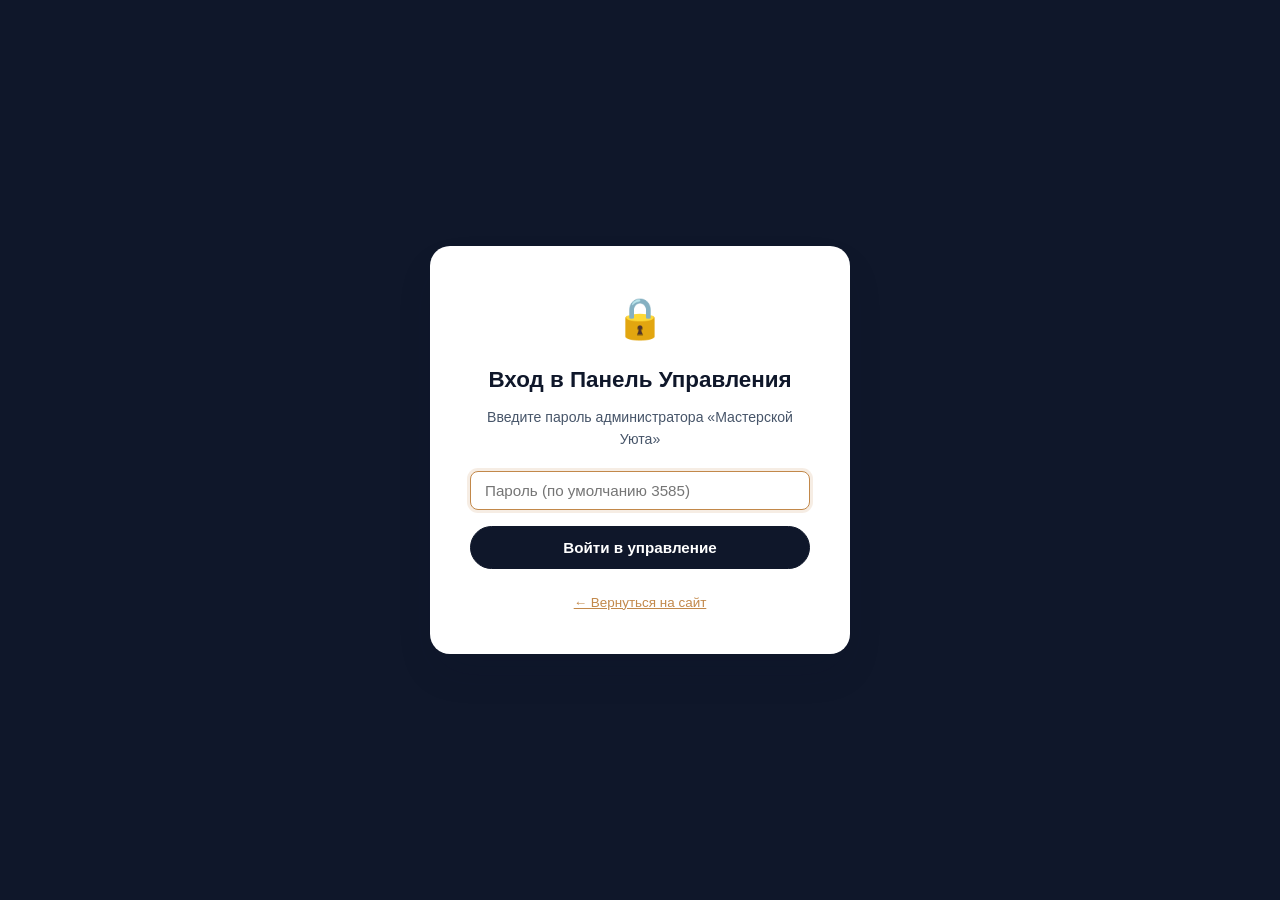
==== admin.html @ f4beb61f "Initial website release with Admin Panel and clean images" ====
<!DOCTYPE html>
<html lang="ru">
<head>
  <meta charset="UTF-8">
  <meta name="viewport" content="width=device-width, initial-scale=1.0">
  <title>Панель управления — Мастерская Уюта</title>
  <link rel="stylesheet" href="style.css">
  <style>
    body {
      background-color: #f1f5f9;
      padding-bottom: 50px;
    }
    .admin-container {
      max-width: 1100px;
      margin: 30px auto;
      padding: 0 20px;
    }
    .admin-header {
      background: #0f172a;
      color: #ffffff;
      padding: 24px 30px;
      border-radius: var(--radius-lg);
      display: flex;
      align-items: center;
      justify-content: space-between;
      flex-wrap: wrap;
      gap: 16px;
      margin-bottom: 24px;
      box-shadow: var(--shadow-md);
    }
    .admin-nav {
      display: flex;
      gap: 10px;
      margin-bottom: 24px;
      flex-wrap: wrap;
    }
    .admin-nav-btn {
      padding: 10px 20px;
      border-radius: var(--radius-full);
      background: #ffffff;
      border: 1.5px solid var(--border-color);
      font-weight: 700;
      color: var(--text-muted);
      cursor: pointer;
      transition: var(--transition);
      display: inline-flex;
      align-items: center;
      gap: 8px;
    }
    .admin-nav-btn.active {
      background: var(--metal-dark);
      color: #ffffff;
      border-color: var(--metal-dark);
    }
    .admin-card {
      background: #ffffff;
      border-radius: var(--radius-lg);
      border: 1.5px solid var(--border-color);
      padding: 30px;
      margin-bottom: 24px;
      box-shadow: var(--shadow-sm);
    }
    .admin-card-title {
      font-size: 1.3rem;
      font-weight: 800;
      color: var(--metal-dark);
      margin-bottom: 20px;
      display: flex;
      align-items: center;
      justify-content: space-between;
      border-bottom: 1px solid var(--border-color);
      padding-bottom: 12px;
    }
    .admin-form-grid {
      display: grid;
      grid-template-columns: repeat(auto-fit, minmax(280px, 1fr));
      gap: 18px;
    }
    .admin-field {
      display: flex;
      flex-direction: column;
      gap: 6px;
    }
    .admin-label {
      font-size: 0.86rem;
      font-weight: 700;
      color: #334155;
    }
    .admin-input, .admin-select, .admin-textarea {
      width: 100%;
      padding: 10px 14px;
      border: 1.5px solid #cbd5e1;
      border-radius: var(--radius-sm);
      font-size: 0.95rem;
      color: #0f172a;
      background: #ffffff;
      transition: var(--transition);
    }
    .admin-input:focus, .admin-select:focus, .admin-textarea:focus {
      border-color: var(--wood-accent);
      box-shadow: 0 0 0 3px rgba(194, 136, 74, 0.15);
    }
    .admin-textarea {
      min-height: 80px;
      resize: vertical;
    }
    /* Список изделий в админке */
    .admin-product-row {
      display: grid;
      grid-template-columns: 80px 1fr auto;
      gap: 16px;
      align-items: center;
      padding: 14px;
      border: 1px solid var(--border-color);
      border-radius: var(--radius-md);
      margin-bottom: 12px;
      background: #f8fafc;
      transition: var(--transition);
    }
    .admin-product-row:hover {
      background: #ffffff;
      border-color: #94a3b8;
    }
    .admin-product-thumb {
      width: 80px;
      height: 80px;
      object-fit: cover;
      border-radius: var(--radius-sm);
      background: #e2e8f0;
    }
    .admin-product-info h4 {
      font-size: 1.05rem;
      font-weight: 800;
      color: var(--metal-dark);
      margin-bottom: 4px;
    }
    .admin-product-meta {
      font-size: 0.84rem;
      color: var(--text-muted);
      display: flex;
      gap: 12px;
      flex-wrap: wrap;
    }
    .admin-product-actions {
      display: flex;
      gap: 8px;
    }
    /* Фото-превью внутри редактирования */
    .admin-photo-grid {
      display: flex;
      gap: 12px;
      flex-wrap: wrap;
      margin-top: 10px;
    }
    .admin-photo-item {
      position: relative;
      width: 90px;
      height: 90px;
      border-radius: var(--radius-sm);
      overflow: hidden;
      border: 1.5px solid #cbd5e1;
    }
    .admin-photo-item img {
      width: 100%;
      height: 100%;
      object-fit: cover;
    }
    .admin-photo-del {
      position: absolute;
      top: 4px;
      right: 4px;
      background: rgba(239, 68, 68, 0.9);
      color: #ffffff;
      border: none;
      width: 22px;
      height: 22px;
      border-radius: 50%;
      display: flex;
      align-items: center;
      justify-content: center;
      font-size: 11px;
      cursor: pointer;
    }
    /* Модалка логина */
    .admin-login-overlay {
      position: fixed;
      inset: 0;
      background: #0f172a;
      z-index: 9999;
      display: flex;
      align-items: center;
      justify-content: center;
      padding: 20px;
    }
    .admin-login-card {
      background: #ffffff;
      padding: 40px;
      border-radius: var(--radius-lg);
      max-width: 420px;
      width: 100%;
      text-align: center;
      box-shadow: var(--shadow-xl);
    }
    .status-toast {
      position: fixed;
      bottom: 24px;
      right: 24px;
      background: #0f172a;
      color: #ffffff;
      padding: 14px 22px;
      border-radius: var(--radius-md);
      box-shadow: var(--shadow-xl);
      z-index: 10000;
      display: none;
      align-items: center;
      gap: 10px;
      font-weight: 600;
      animation: slideUp 0.3s ease;
    }
    @keyframes slideUp {
      from { transform: translateY(20px); opacity: 0; }
      to { transform: translateY(0); opacity: 1; }
    }
  </style>
</head>
<body>

  <!-- Окно авторизации -->
  <div class="admin-login-overlay" id="login-overlay">
    <div class="admin-login-card">
      <div style="font-size: 2.5rem; margin-bottom: 12px;">🔒</div>
      <h2 style="font-size: 1.4rem; font-weight: 800; margin-bottom: 8px; color: var(--metal-dark);">Вход в Панель Управления</h2>
      <p style="font-size: 0.88rem; color: var(--text-muted); margin-bottom: 20px;">Введите пароль администратора «Мастерской Уюта»</p>
      
      <div class="admin-field" style="margin-bottom: 16px;">
        <input type="password" id="admin-pass-input" class="admin-input" placeholder="Пароль (по умолчанию 3585)" autofocus>
      </div>
      <button class="btn btn-primary" style="width: 100%;" onclick="checkAdminPassword()">Войти в управление</button>
      <div id="login-error" style="color: #ef4444; font-size: 0.82rem; margin-top: 10px; display: none;">Неверный пароль. Попробуйте еще раз.</div>
      <div style="margin-top: 20px;">
        <a href="index.html" style="font-size: 0.84rem; color: var(--wood-accent); text-decoration: underline;">← Вернуться на сайт</a>
      </div>
    </div>
  </div>

  <div class="admin-container" id="admin-content" style="display: none;">
    <!-- Шапка панели -->
    <header class="admin-header">
      <div>
        <h1 style="font-size: 1.5rem; font-weight: 900; margin-bottom: 4px;">Панель управления сайтом</h1>
        <div style="font-size: 0.86rem; color: #94a3b8;">«Мастерская Уюта» — Кировград • Невьянск</div>
      </div>
      <div style="display: flex; gap: 10px; flex-wrap: wrap;">
        <a href="index.html" class="btn btn-outline btn-sm" target="_blank" style="background: rgba(255,255,255,0.1); color: #fff; border-color: rgba(255,255,255,0.2);">
          👁 Посмотреть сайт
        </a>
        <button class="btn btn-accent btn-sm" onclick="publishChangesToGithub()">
          🚀 Опубликовать в интернет (GitHub)
        </button>
      </div>
    </header>

    <!-- Навигационные вкладки -->
    <nav class="admin-nav">
      <button class="admin-nav-btn active" onclick="switchTab('contacts')">
        📞 Контакты и Шапка
      </button>
      <button class="admin-nav-btn" onclick="switchTab('products')">
        🪑 Примеры изделий (<span id="tab-products-count">14</span>)
      </button>
      <button class="admin-nav-btn" onclick="switchTab('sync')">
        🌐 Публикация и Резервная копия
      </button>
    </nav>

    <!-- ВКЛАДКА 1: КОНТАКТЫ -->
    <section class="admin-card" id="tab-contacts">
      <div class="admin-card-title">
        <span>Основные контакты и текст сайта</span>
        <button class="btn btn-primary btn-sm" onclick="saveContacts()">Сохранить контакты</button>
      </div>

      <div class="admin-form-grid">
        <div class="admin-field">
          <label class="admin-label">Название бренда:</label>
          <input type="text" id="cfg-brand" class="admin-input">
        </div>

        <div class="admin-field">
          <label class="admin-label">Номер телефона:</label>
          <input type="text" id="cfg-phone" class="admin-input" placeholder="+7 (963) 448-76-12">
        </div>

        <div class="admin-field">
          <label class="admin-label">Города / География:</label>
          <input type="text" id="cfg-location" class="admin-input" placeholder="Кировград — Невьянск">
        </div>

        <div class="admin-field">
          <label class="admin-label">Время работы цеха:</label>
          <input type="text" id="cfg-hours" class="admin-input" placeholder="Пн-Вс: 09:00 — 21:00">
        </div>

        <div class="admin-field">
          <label class="admin-label">Ссылка на страницу Авито:</label>
          <input type="text" id="cfg-avito" class="admin-input">
        </div>

        <div class="admin-field">
          <label class="admin-label">Гарантия на изделия:</label>
          <input type="text" id="cfg-guarantee" class="admin-input" placeholder="12 месяцев по договору">
        </div>

        <div class="admin-field" style="grid-column: 1 / -1;">
          <label class="admin-label">Главный подзаголовок (УТП) на первом экране:</label>
          <textarea id="cfg-tagline" class="admin-textarea"></textarea>
        </div>
      </div>
    </section>

    <!-- ВКЛАДКА 2: ИЗДЕЛИЯ -->
    <section class="admin-card" id="tab-products" style="display: none;">
      <div class="admin-card-title">
        <span>Управление примерами изделий</span>
        <button class="btn btn-accent btn-sm" onclick="openProductEditModal(null)">
          + Добавить новое изделие
        </button>
      </div>

      <div style="display: flex; gap: 10px; margin-bottom: 20px;">
        <select id="admin-category-filter" class="admin-select" style="max-width: 250px;" onchange="renderAdminProductsList()">
          <option value="all">Все категории</option>
          <option value="metal">Металл & Сад</option>
          <option value="ldsp">Корпусная мебель ЛДСП</option>
        </select>
      </div>

      <div id="admin-products-container">
        <!-- Список изделий -->
      </div>
    </section>

    <!-- ВКЛАДКА 3: СИНХРОНИЗАЦИЯ И ЭКСПОРТ -->
    <section class="admin-card" id="tab-sync" style="display: none;">
      <div class="admin-card-title">
        <span>Публикация и управление хостингом</span>
      </div>

      <p style="font-size: 0.95rem; color: var(--text-muted); line-height: 1.6; margin-bottom: 20px;">
        Сайт подключен к репозиторию на GitHub. Нажатие кнопки ниже автоматически сохраняет все ваши изменения (цены, новые фото, контакты) и обновляет сайт в интернете по адресу: <br>
        <strong style="color: var(--metal-dark); font-size: 1.1rem;">👉 <a href="https://tauer777.github.io/" target="_blank">https://tauer777.github.io/</a></strong>
      </p>

      <div style="display: flex; gap: 14px; flex-wrap: wrap; margin-bottom: 30px;">
        <button class="btn btn-accent" onclick="publishChangesToGithub()">
          🚀 Опубликовать все изменения на сайт (GitHub)
        </button>
        <button class="btn btn-outline" onclick="downloadProductsJs()">
          💾 Скачать резервную копию (products.js)
        </button>
        <button class="btn btn-outline" style="color: #ef4444; border-color: #fca5a5;" onclick="resetToDefaults()">
          🔄 Сбросить к заводским настройкам
        </button>
      </div>

      <div style="background: #f8fafc; border: 1px solid var(--border-color); border-radius: var(--radius-md); padding: 18px;">
        <h4 style="font-size: 0.95rem; font-weight: 800; margin-bottom: 8px;">Пароль входа в панель управления</h4>
        <p style="font-size: 0.84rem; color: var(--text-muted); margin-bottom: 12px;">Вы можете сменить пароль для этой админ-панели:</p>
        <div style="display: flex; gap: 10px; max-width: 400px;">
          <input type="password" id="new-admin-pass" class="admin-input" placeholder="Новый пароль">
          <button class="btn btn-primary btn-sm" onclick="changeAdminPassword()">Сменить</button>
        </div>
      </div>
    </section>
  </div>

  <!-- Модальное окно создания / редактирования изделия -->
  <div class="modal-overlay" id="product-edit-modal">
    <div class="modal-dialog" style="max-width: 750px; padding: 26px;">
      <button class="modal-close-btn" onclick="closeProductEditModal()">✕</button>
      
      <h3 style="font-size: 1.3rem; font-weight: 800; margin-bottom: 18px;" id="modal-edit-title">Редактирование изделия</h3>
      
      <input type="hidden" id="edit-prod-id">

      <div class="admin-form-grid" style="margin-bottom: 18px;">
        <div class="admin-field" style="grid-column: 1 / -1;">
          <label class="admin-label">Название изделия:</label>
          <input type="text" id="edit-prod-title" class="admin-input" placeholder="Например: Садовые качели «Комфорт»">
        </div>

        <div class="admin-field">
          <label class="admin-label">Категория:</label>
          <select id="edit-prod-category" class="admin-select">
            <option value="metal">Металл & Сад</option>
            <option value="ldsp">Корпусная мебель ЛДСП</option>
          </select>
        </div>

        <div class="admin-field">
          <label class="admin-label">Ориентир цены (от ... ₽):</label>
          <input type="text" id="edit-prod-price" class="admin-input" placeholder="Например: 27 900">
        </div>

        <div class="admin-field">
          <label class="admin-label">Бейдж-метка:</label>
          <input type="text" id="edit-prod-badge" class="admin-input" placeholder="Хит продаж, Премиум, Популярное">
        </div>

        <div class="admin-field" style="grid-column: 1 / -1;">
          <label class="admin-label">Краткое продающее описание (для карточки):</label>
          <textarea id="edit-prod-short" class="admin-textarea" rows="2"></textarea>
        </div>

        <div class="admin-field" style="grid-column: 1 / -1;">
          <label class="admin-label">Полное описание (для окна товара):</label>
          <textarea id="edit-prod-full" class="admin-textarea" rows="4"></textarea>
        </div>

        <!-- Управление фотографиями -->
        <div class="admin-field" style="grid-column: 1 / -1;">
          <label class="admin-label">Фотографии изделия:</label>
          <div style="display: flex; gap: 10px; align-items: center; margin-bottom: 8px;">
            <input type="file" id="edit-photo-file-input" accept="image/*" style="display: none;" onchange="handleAdminFileUpload(event)">
            <button class="btn btn-outline btn-sm" onclick="document.getElementById('edit-photo-file-input').click()">
              📁 Загрузить фото с компьютера / телефона
            </button>
            <span style="font-size: 0.78rem; color: var(--text-muted);">или вставьте ссылку:</span>
            <input type="text" id="edit-photo-url-input" class="admin-input" style="flex: 1;" placeholder="images/products/... или http...">
            <button class="btn btn-primary btn-sm" onclick="addPhotoByUrl()">Добавить</button>
          </div>
          <div class="admin-photo-grid" id="edit-photos-list">
            <!-- Превью фото -->
          </div>
        </div>
      </div>

      <div style="display: flex; justify-content: flex-end; gap: 10px; border-top: 1px solid var(--border-color); padding-top: 16px;">
        <button class="btn btn-outline" onclick="closeProductEditModal()">Отмена</button>
        <button class="btn btn-accent" onclick="saveProductModal()">Сохранить изделие</button>
      </div>
    </div>
  </div>

  <!-- Всплывающее уведомление (Toast) -->
  <div class="status-toast" id="toast">
    <span id="toast-text">Изменения сохранены!</span>
  </div>

  <!-- Базовые скрипты конфигурации -->
  <script src="products.js"></script>
  <script>
    // Конфигурация для авто-публикации на GitHub
    const GH_CONFIG = {
      owner: "tauer777",
      repo: "tauer777.github.io",
      branch: "main",
      get token() {
        return localStorage.getItem("masterskaya_gh_token") || 
               atob("Z2hwXzNoNkp2UVRaWFBrZ0FqWlZwZ2tKd2lEZU9ERGtxdDFncVR3OA==");
      }
    };

    let workingConfig = {};
    let workingProducts = [];
    let currentEditingProduct = null;
    let currentEditingPhotos = [];

    // Инициализация при загрузке
    document.addEventListener("DOMContentLoaded", () => {
      loadWorkingData();
      checkAuth();
    });

    function checkAuth() {
      const isAuth = sessionStorage.getItem("masterskaya_admin_auth");
      if (isAuth === "true") {
        document.getElementById("login-overlay").style.display = "none";
        document.getElementById("admin-content").style.display = "block";
        initAdminForms();
      } else {
        document.getElementById("login-overlay").style.display = "flex";
      }
    }

    function checkAdminPassword() {
      const input = document.getElementById("admin-pass-input").value;
      const savedPass = localStorage.getItem("masterskaya_admin_pass") || "3585";
      if (input === savedPass || input === "358587543Tr!") {
        sessionStorage.setItem("masterskaya_admin_auth", "true");
        document.getElementById("login-overlay").style.display = "none";
        document.getElementById("admin-content").style.display = "block";
        initAdminForms();
      } else {
        document.getElementById("login-error").style.display = "block";
      }
    }

    function changeAdminPassword() {
      const newP = document.getElementById("new-admin-pass").value.trim();
      if (!newP) return;
      localStorage.setItem("masterskaya_admin_pass", newP);
      showToast("Пароль успешно изменен!");
      document.getElementById("new-admin-pass").value = "";
    }

    function loadWorkingData() {
      // Загрузка из localStorage, если уже есть кастомные, иначе из SITE_CONFIG
      const savedCfg = localStorage.getItem("masterskaya_custom_config");
      const savedProds = localStorage.getItem("masterskaya_custom_products");

      workingConfig = savedCfg ? JSON.parse(savedCfg) : Object.assign({}, SITE_CONFIG);
      workingProducts = savedProds ? JSON.parse(savedProds) : JSON.parse(JSON.stringify(PRODUCTS));
    }

    function initAdminForms() {
      // Контакты
      document.getElementById("cfg-brand").value = workingConfig.brandName || "";
      document.getElementById("cfg-phone").value = workingConfig.phone || "";
      document.getElementById("cfg-location").value = workingConfig.location || "";
      document.getElementById("cfg-hours").value = workingConfig.workingHours || "";
      document.getElementById("cfg-avito").value = workingConfig.avitoUrl || "";
      document.getElementById("cfg-guarantee").value = workingConfig.guarantee || "";
      document.getElementById("cfg-tagline").value = workingConfig.tagline || "";

      renderAdminProductsList();
    }

    function switchTab(tabId) {
      document.querySelectorAll(".admin-nav-btn").forEach(b => b.classList.remove("active"));
      event.target.classList.add("active");

      document.getElementById("tab-contacts").style.display = tabId === "contacts" ? "block" : "none";
      document.getElementById("tab-products").style.display = tabId === "products" ? "block" : "none";
      document.getElementById("tab-sync").style.display = tabId === "sync" ? "block" : "none";
    }

    function saveContacts() {
      workingConfig.brandName = document.getElementById("cfg-brand").value.trim();
      workingConfig.phone = document.getElementById("cfg-phone").value.trim();
      workingConfig.phoneRaw = workingConfig.phone.replace(/[^0-9]/g, "");
      workingConfig.phoneLink = "tel:+" + workingConfig.phoneRaw;
      workingConfig.maxPhone = workingConfig.phone;
      workingConfig.location = document.getElementById("cfg-location").value.trim();
      workingConfig.workingHours = document.getElementById("cfg-hours").value.trim();
      workingConfig.avitoUrl = document.getElementById("cfg-avito").value.trim();
      workingConfig.guarantee = document.getElementById("cfg-guarantee").value.trim();
      workingConfig.tagline = document.getElementById("cfg-tagline").value.trim();

      localStorage.setItem("masterskaya_custom_config", JSON.stringify(workingConfig));
      showToast("Контакты сохранены в браузере! Нажмите «Опубликовать», чтобы выгрузить на сайт.");
    }

    function renderAdminProductsList() {
      const container = document.getElementById("admin-products-container");
      const filter = document.getElementById("admin-category-filter").value;
      const countEl = document.getElementById("tab-products-count");

      const filtered = workingProducts.filter(p => filter === "all" || p.category === filter);
      if (countEl) countEl.textContent = workingProducts.length;

      container.innerHTML = filtered.map(p => {
        const thumb = p.images && p.images.length > 0 ? p.images[0] : "images/products/swing-1.png";
        return `
          <div class="admin-product-row">
            <img src="${thumb}" class="admin-product-thumb" alt="">
            <div class="admin-product-info">
              <h4>${escapeHtml(p.title)}</h4>
              <div class="admin-product-meta">
                <span>💰 <strong>от ${p.priceFrom} ₽</strong></span>
                <span>🏷 ${p.categoryName || (p.category === 'metal' ? 'Металл' : 'ЛДСП')}</span>
                <span>📸 ${p.images ? p.images.length : 0} фото</span>
              </div>
            </div>
            <div class="admin-product-actions">
              <button class="btn btn-outline btn-sm" onclick="openProductEditModal('${p.id}')">✏️ Редактировать</button>
              <button class="btn btn-outline btn-sm" style="color:#ef4444;" onclick="deleteProduct('${p.id}')">🗑</button>
            </div>
          </div>
        `;
      }).join("");
    }

    function openProductEditModal(productId) {
      if (productId) {
        currentEditingProduct = workingProducts.find(p => p.id === productId);
        document.getElementById("modal-edit-title").textContent = "Редактирование: " + currentEditingProduct.title;
        document.getElementById("edit-prod-id").value = currentEditingProduct.id;
        document.getElementById("edit-prod-title").value = currentEditingProduct.title;
        document.getElementById("edit-prod-category").value = currentEditingProduct.category;
        document.getElementById("edit-prod-price").value = currentEditingProduct.priceFrom;
        document.getElementById("edit-prod-badge").value = currentEditingProduct.badge || "";
        document.getElementById("edit-prod-short").value = currentEditingProduct.shortDesc || "";
        document.getElementById("edit-prod-full").value = currentEditingProduct.fullDesc || "";
        currentEditingPhotos = currentEditingProduct.images ? [...currentEditingProduct.images] : [];
      } else {
        currentEditingProduct = null;
        document.getElementById("modal-edit-title").textContent = "Добавление нового изделия";
        document.getElementById("edit-prod-id").value = "prod-" + Date.now();
        document.getElementById("edit-prod-title").value = "";
        document.getElementById("edit-prod-category").value = "metal";
        document.getElementById("edit-prod-price").value = "15 000";
        document.getElementById("edit-prod-badge").value = "Новинка";
        document.getElementById("edit-prod-short").value = "";
        document.getElementById("edit-prod-full").value = "";
        currentEditingPhotos = [];
      }
      renderEditPhotos();
      document.getElementById("product-edit-modal").classList.add("active");
    }

    function closeProductEditModal() {
      document.getElementById("product-edit-modal").classList.remove("active");
    }

    function renderEditPhotos() {
      const container = document.getElementById("edit-photos-list");
      container.innerHTML = currentEditingPhotos.map((url, idx) => `
        <div class="admin-photo-item">
          <img src="${url}" alt="">
          <button class="admin-photo-del" onclick="deleteEditingPhoto(${idx})">✕</button>
        </div>
      `).join("");
    }

    function deleteEditingPhoto(index) {
      currentEditingPhotos.splice(index, 1);
      renderEditPhotos();
    }

    function addPhotoByUrl() {
      const input = document.getElementById("edit-photo-url-input");
      const url = input.value.trim();
      if (url) {
        currentEditingPhotos.push(url);
        input.value = "";
        renderEditPhotos();
      }
    }

    function handleAdminFileUpload(event) {
      const file = event.target.files[0];
      if (!file) return;

      const reader = new FileReader();
      reader.onload = (e) => {
        // Уменьшаем изображение через canvas, чтобы оно не раздувало файл
        const img = new Image();
        img.onload = () => {
          const canvas = document.createElement("canvas");
          const maxDim = 1200;
          let w = img.width;
          let h = img.height;
          if (w > maxDim || h > maxDim) {
            if (w > h) {
              h = Math.round((h * maxDim) / w);
              w = maxDim;
            } else {
              w = Math.round((w * maxDim) / h);
              h = maxDim;
            }
          }
          canvas.width = w;
          canvas.height = h;
          const ctx = canvas.getContext("2d");
          ctx.drawImage(img, 0, 0, w, h);
          const compressed = canvas.toDataURL("image/jpeg", 0.85);
          currentEditingPhotos.push(compressed);
          renderEditPhotos();
          showToast("Фото успешно добавлено!");
        };
        img.src = e.target.result;
      };
      reader.readAsDataURL(file);
    }

    function saveProductModal() {
      const id = document.getElementById("edit-prod-id").value;
      const title = document.getElementById("edit-prod-title").value.trim();
      if (!title) {
        alert("Пожалуйста, укажите название изделия!");
        return;
      }

      const category = document.getElementById("edit-prod-category").value;
      const priceFrom = document.getElementById("edit-prod-price").value.trim();
      const badge = document.getElementById("edit-prod-badge").value.trim();
      const shortDesc = document.getElementById("edit-prod-short").value.trim();
      const fullDesc = document.getElementById("edit-prod-full").value.trim();

      const existingIndex = workingProducts.findIndex(p => p.id === id);
      const productObj = {
        id: id,
        title: title,
        category: category,
        categoryName: category === "metal" ? "Металл & Сад" : "Корпусная мебель ЛДСП",
        badge: badge,
        priceFrom: priceFrom,
        shortDesc: shortDesc,
        fullDesc: fullDesc,
        specs: currentEditingProduct && currentEditingProduct.specs ? currentEditingProduct.specs : [
          { name: "Модификация", value: "Любые размеры по вашему эскизу" }
        ],
        features: currentEditingProduct && currentEditingProduct.features ? currentEditingProduct.features : [
          "Индивидуальное изготовление под ключ",
          "Гарантия 12 месяцев"
        ],
        images: currentEditingPhotos.length > 0 ? currentEditingPhotos : ["images/products/swing-1.png"]
      };

      if (existingIndex >= 0) {
        workingProducts[existingIndex] = productObj;
      } else {
        workingProducts.unshift(productObj);
      }

      localStorage.setItem("masterskaya_custom_products", JSON.stringify(workingProducts));
      closeProductEditModal();
      renderAdminProductsList();
      showToast("Изделие сохранено! Нажмите «Опубликовать», чтобы выгрузить на сайт.");
    }

    function deleteProduct(id) {
      if (!confirm("Вы уверены, что хотите удалить это изделие из примеров?")) return;
      workingProducts = workingProducts.filter(p => p.id !== id);
      localStorage.setItem("masterskaya_custom_products", JSON.stringify(workingProducts));
      renderAdminProductsList();
      showToast("Изделие удалено.");
    }

    // Генерация содержимого products.js
    function generateProductsJsContent() {
      return `/**
 * Автоматически сгенерировано Панелью Управления «Мастерская Уюта»
 * Дата: ${new Date().toLocaleString()}
 */

const SITE_CONFIG = ${JSON.stringify(workingConfig, null, 2)};

const PRODUCTS = ${JSON.stringify(workingProducts, null, 2)};
`;
    }

    function downloadProductsJs() {
      const content = generateProductsJsContent();
      const blob = new Blob([content], { type: "application/javascript;charset=utf-8" });
      const a = document.createElement("a");
      a.href = URL.createObjectURL(blob);
      a.download = "products.js";
      a.click();
      showToast("Файл products.js скачан на компьютер!");
    }

    function resetToDefaults() {
      if (!confirm("Сбросить все настройки и вернуться к исходным данным?")) return;
      localStorage.removeItem("masterskaya_custom_config");
      localStorage.removeItem("masterskaya_custom_products");
      loadWorkingData();
      initAdminForms();
      showToast("Настройки сброшены к исходным.");
    }

    // Публикация в GitHub через REST API
    async function publishChangesToGithub() {
      showToast("⏳ Публикация изменений на сайт GitHub...");

      try {
        const content = generateProductsJsContent();
        // UTF-8 base64 encoding
        const base64Content = btoa(unescape(encodeURIComponent(content)));

        // 1. Получаем SHA текущего файла products.js
        const getUrl = `https://api.github.com/repos/${GH_CONFIG.owner}/${GH_CONFIG.repo}/contents/products.js`;
        let sha = null;

        const getRes = await fetch(getUrl, {
          headers: {
            "Authorization": `token ${GH_CONFIG.token}`,
            "Accept": "application/vnd.github.v3+json"
          }
        });

        if (getRes.ok) {
          const getData = await getRes.json();
          sha = getData.sha;
        }

        // 2. Отправляем коммит
        const putRes = await fetch(getUrl, {
          method: "PUT",
          headers: {
            "Authorization": `token ${GH_CONFIG.token}`,
            "Accept": "application/vnd.github.v3+json",
            "Content-Type": "application/json"
          },
          body: JSON.stringify({
            message: "Обновление каталога и контактов из админ-панели",
            content: base64Content,
            sha: sha,
            branch: GH_CONFIG.branch
          })
        });

        if (putRes.ok) {
          showToast("🎉 Успешно опубликовано! Сайт обновится через 30–60 секунд.");
        } else {
          const errData = await putRes.json();
          alert("Ошибка публикации на GitHub: " + (errData.message || "Неизвестная ошибка"));
        }
      } catch (err) {
        alert("Сбой соединения: " + err.message);
      }
    }

    function showToast(text) {
      const toast = document.getElementById("toast");
      const toastText = document.getElementById("toast-text");
      toastText.textContent = text;
      toast.style.display = "flex";
      setTimeout(() => {
        toast.style.display = "none";
      }, 4000);
    }

    function escapeHtml(str) {
      if (!str) return "";
      return str.replace(/[&<>"']/g, m => ({
        '&': '&amp;',
        '<': '&lt;',
        '>': '&gt;',
        '"': '&quot;',
        "'": '&#39;'
      })[m]);
    }
  </script>
</body>
</html>
---- style.css ----
/* ==========================================================================
   «Мастерская Уюта» — Скандинавский минимализм + Лофт
   Кировград — Невьянск | Мебель из ЛДСП и профильной трубы
   ========================================================================== */

:root {
  --font-family: -apple-system, BlinkMacSystemFont, "Segoe UI", Roboto, "Helvetica Neue", Arial, sans-serif;
  
  /* Цветовая палитра: светлый сканди-минимализм */
  --bg-primary: #f8fafc;
  --bg-surface: #ffffff;
  --bg-subtle: #f1f5f9;
  --bg-card-hover: #ffffff;
  --bg-dark: #0f172a;
  --bg-dark-card: #1e293b;
  
  --text-main: #0f172a;
  --text-muted: #475569;
  --text-light: #94a3b8;
  --text-inverse: #ffffff;
  
  /* Акцентные цвета: натуральный дуб и металл */
  --wood-accent: #c2884a;
  --wood-accent-hover: #a86e33;
  --wood-light: #fef3c7;
  --wood-dark: #78350f;
  
  --metal-dark: #0f172a;
  --metal-card: #1e293b;
  --metal-light: #334155;
  
  --border-color: #e2e8f0;
  --border-subtle: #f1f5f9;
  --border-focus: #c2884a;
  
  /* Мессенджеры и кнопки */
  --color-max: #7c3aed;
  --color-max-hover: #6d28d9;
  --color-max-gradient: linear-gradient(135deg, #7c3aed 0%, #9333ea 100%);
  --color-avito: #00aa6c;
  --color-avito-hover: #008f5a;
  --color-phone: #059669;
  
  /* Радиусы и тени */
  --radius-sm: 8px;
  --radius-md: 14px;
  --radius-lg: 20px;
  --radius-full: 9999px;
  
  --shadow-sm: 0 1px 3px rgba(0, 0, 0, 0.05);
  --shadow-md: 0 4px 14px -2px rgba(15, 23, 42, 0.08);
  --shadow-lg: 0 12px 30px -4px rgba(15, 23, 42, 0.1);
  --shadow-xl: 0 20px 40px -8px rgba(15, 23, 42, 0.15);
  
  --transition: all 0.22s cubic-bezier(0.4, 0, 0.2, 1);
  --container-max: 1240px;
}

/* Сброс стилей */
*, *::before, *::after {
  box-sizing: border-box;
  margin: 0;
  padding: 0;
}

html {
  scroll-behavior: smooth;
  font-size: 16px;
  -webkit-text-size-adjust: 100%;
}

body {
  font-family: var(--font-family);
  background-color: var(--bg-primary);
  color: var(--text-main);
  line-height: 1.6;
  -webkit-font-smoothing: antialiased;
  -moz-osx-font-smoothing: grayscale;
  overflow-x: hidden;
  padding-bottom: 74px; /* Отступ под мобильную фиксированную панель */
}

@media (min-width: 992px) {
  body {
    padding-bottom: 0;
  }
}

img {
  max-width: 100%;
  height: auto;
  display: block;
}

a {
  color: inherit;
  text-decoration: none;
  transition: var(--transition);
}

button, input, select, textarea {
  font-family: inherit;
  font-size: inherit;
  border: none;
  outline: none;
}

button {
  cursor: pointer;
}

.container {
  width: 100%;
  max-width: var(--container-max);
  margin: 0 auto;
  padding: 0 20px;
}

/* Декоративные разделители */
.section-divider {
  display: flex;
  align-items: center;
  justify-content: center;
  gap: 16px;
  margin: 10px auto 40px;
}

.section-divider::before,
.section-divider::after {
  content: '';
  height: 1px;
  width: 80px;
  background: linear-gradient(90deg, transparent, #cbd5e1, transparent);
}

.section-divider-dot {
  width: 7px;
  height: 7px;
  background-color: var(--wood-accent);
  border-radius: 50%;
  box-shadow: 0 0 0 3px rgba(194, 136, 74, 0.2);
}

/* ==========================================================================
   КНОПКИ И БЕЙДЖИ
   ========================================================================== */
.btn {
  display: inline-flex;
  align-items: center;
  justify-content: center;
  gap: 8px;
  padding: 12px 24px;
  border-radius: var(--radius-full);
  font-weight: 600;
  font-size: 0.95rem;
  transition: var(--transition);
  white-space: nowrap;
  flex-shrink: 0;
}

.btn-primary {
  background-color: var(--metal-dark);
  color: #ffffff;
  border: 1px solid var(--metal-dark);
}

.btn-primary:hover {
  background-color: #1e293b;
  transform: translateY(-2px);
  box-shadow: 0 8px 20px rgba(15, 23, 42, 0.25);
}

.btn-accent {
  background-color: var(--wood-accent);
  color: #ffffff;
  border: 1px solid var(--wood-accent);
}

.btn-accent:hover {
  background-color: var(--wood-accent-hover);
  transform: translateY(-2px);
  box-shadow: 0 8px 20px rgba(194, 136, 74, 0.35);
}

.btn-outline {
  background: #ffffff;
  border: 1.5px solid var(--border-color);
  color: var(--text-main);
}

.btn-outline:hover {
  border-color: var(--metal-dark);
  background-color: var(--bg-subtle);
  transform: translateY(-1px);
}

.btn-max {
  background: var(--color-max-gradient);
  color: #ffffff;
  border: 1px solid #7c3aed;
  box-shadow: 0 4px 14px rgba(124, 58, 237, 0.25);
}

.btn-max:hover {
  transform: translateY(-2px);
  box-shadow: 0 8px 22px rgba(124, 58, 237, 0.4);
}

.btn-avito {
  background-color: #ffffff;
  border: 1.5px solid var(--color-avito);
  color: var(--color-avito);
}

.btn-avito:hover {
  background-color: var(--color-avito);
  color: #ffffff;
  transform: translateY(-2px);
  box-shadow: 0 6px 18px rgba(0, 170, 108, 0.25);
}

.btn-phone {
  background-color: #10b981;
  color: #ffffff;
  border: 1px solid #10b981;
}

.btn-phone:hover {
  background-color: #059669;
  transform: translateY(-2px);
  box-shadow: 0 6px 18px rgba(16, 185, 129, 0.3);
}

.btn-sm {
  padding: 8px 16px;
  font-size: 0.86rem;
}

.badge {
  display: inline-flex;
  align-items: center;
  gap: 6px;
  padding: 5px 12px;
  border-radius: var(--radius-full);
  font-size: 0.78rem;
  font-weight: 700;
  text-transform: uppercase;
  letter-spacing: 0.5px;
}

.badge-wood {
  background: #fef3c7;
  color: #92400e;
  border: 1px solid #fde68a;
}

.badge-metal {
  background: #f1f5f9;
  color: #1e293b;
  border: 1px solid #cbd5e1;
}

.badge-success {
  background: #dcfce7;
  color: #166534;
  border: 1px solid #bbf7d0;
}

/* ==========================================================================
   ВЕРХНИЙ БАР (TOPBAR) & ШАПКА (HEADER)
   ========================================================================== */
.topbar {
  background-color: var(--bg-dark);
  color: #cbd5e1;
  font-size: 0.82rem;
  padding: 8px 0;
  border-bottom: 1px solid rgba(255, 255, 255, 0.08);
}

.topbar .container {
  display: flex;
  align-items: center;
  justify-content: space-between;
  flex-wrap: wrap;
  gap: 10px;
}

.topbar-info {
  display: flex;
  align-items: center;
  gap: 16px;
  flex-wrap: wrap;
}

.topbar-info-item {
  display: inline-flex;
  align-items: center;
  gap: 6px;
}

.topbar-info-item svg {
  color: var(--wood-accent);
}

.topbar-links {
  display: flex;
  align-items: center;
  gap: 14px;
}

.topbar-link {
  color: #cbd5e1;
  font-size: 0.8rem;
  font-weight: 500;
  display: inline-flex;
  align-items: center;
  gap: 5px;
  padding: 2px 8px;
  border-radius: var(--radius-sm);
  background: rgba(255, 255, 255, 0.06);
}

.topbar-link:hover {
  color: #ffffff;
  background: rgba(255, 255, 255, 0.15);
}

/* Основная шапка */
.header {
  position: sticky;
  top: 0;
  z-index: 1000;
  background: rgba(255, 255, 255, 0.96);
  backdrop-filter: blur(12px);
  -webkit-backdrop-filter: blur(12px);
  border-bottom: 1.5px solid var(--border-color);
  box-shadow: 0 4px 20px rgba(15, 23, 42, 0.04);
}

.header-inner {
  display: flex;
  align-items: center;
  justify-content: space-between;
  height: 78px;
  gap: 16px;
}

.logo {
  display: flex;
  align-items: center;
  gap: 12px;
  flex-shrink: 0;
}

.logo-icon {
  width: 44px;
  height: 44px;
  background: linear-gradient(135deg, var(--metal-dark) 0%, #334155 100%);
  color: #ffffff;
  border-radius: 12px;
  display: flex;
  align-items: center;
  justify-content: center;
  box-shadow: 0 4px 12px rgba(15, 23, 42, 0.15);
}

.logo-text {
  display: flex;
  flex-direction: column;
}

.logo-title {
  font-size: 1.25rem;
  font-weight: 800;
  color: var(--metal-dark);
  line-height: 1.1;
  letter-spacing: -0.3px;
  white-space: nowrap;
}

.logo-title span {
  color: var(--wood-accent);
}

.logo-subtitle {
  font-size: 0.72rem;
  color: var(--text-muted);
  text-transform: uppercase;
  letter-spacing: 0.5px;
  white-space: nowrap;
}

/* Навигация в шапке — СТИЛИЗОВАНА КАК КЛИКАБЕЛЬНЫЕ КНОПКИ */
.nav {
  display: none;
}

@media (min-width: 1024px) {
  .nav {
    display: flex;
    align-items: center;
    gap: 6px;
    background: #f1f5f9;
    padding: 5px 6px;
    border-radius: var(--radius-full);
    border: 1px solid var(--border-color);
  }
  
  .nav-link {
    font-size: 0.86rem;
    font-weight: 600;
    color: #475569;
    padding: 7px 14px;
    border-radius: var(--radius-full);
    transition: var(--transition);
    white-space: nowrap;
    display: inline-flex;
    align-items: center;
    gap: 4px;
  }
  
  .nav-link:hover {
    color: var(--metal-dark);
    background: #ffffff;
    box-shadow: 0 2px 8px rgba(15, 23, 42, 0.08);
    transform: translateY(-1px);
  }

  .nav-link.active {
    background: var(--metal-dark);
    color: #ffffff;
  }
}

.header-actions {
  display: flex;
  align-items: center;
  gap: 12px;
  flex-shrink: 0;
}

/* Номер телефона в шапке — ВСЕГДА В ОДНУ СТРОКУ */
.header-phone-pill {
  display: inline-flex;
  align-items: center;
  gap: 9px;
  padding: 8px 14px;
  background: #ffffff;
  border: 1.5px solid #cbd5e1;
  border-radius: var(--radius-full);
  white-space: nowrap;
  flex-shrink: 0;
  text-decoration: none;
  box-shadow: var(--shadow-sm);
  transition: var(--transition);
}

.header-phone-pill:hover {
  border-color: #10b981;
  background: #f0fdf4;
  transform: translateY(-1px);
  box-shadow: 0 4px 12px rgba(16, 185, 129, 0.15);
}

.header-phone-pill svg {
  color: #10b981;
  flex-shrink: 0;
}

.header-phone-content {
  display: flex;
  flex-direction: column;
  line-height: 1.1;
}

.header-phone-number {
  font-weight: 800;
  font-size: 0.95rem;
  color: var(--metal-dark);
  white-space: nowrap;
  letter-spacing: 0.2px;
}

.header-phone-note {
  font-size: 0.68rem;
  color: #059669;
  font-weight: 600;
  white-space: nowrap;
}

.mobile-menu-btn {
  display: flex;
  align-items: center;
  justify-content: center;
  width: 42px;
  height: 42px;
  border-radius: 10px;
  background: var(--bg-subtle);
  border: 1px solid var(--border-color);
  color: var(--metal-dark);
}

@media (min-width: 1024px) {
  .mobile-menu-btn {
    display: none;
  }
}

/* Мобильное выдвижное меню */
.mobile-nav-overlay {
  position: fixed;
  inset: 0;
  background: rgba(15, 23, 42, 0.6);
  backdrop-filter: blur(4px);
  z-index: 1100;
  opacity: 0;
  pointer-events: none;
  transition: var(--transition);
}

.mobile-nav-overlay.active {
  opacity: 1;
  pointer-events: auto;
}

.mobile-nav {
  position: fixed;
  top: 0;
  right: -330px;
  width: 310px;
  height: 100%;
  background: var(--bg-surface);
  z-index: 1200;
  padding: 24px;
  display: flex;
  flex-direction: column;
  gap: 20px;
  box-shadow: -10px 0 30px rgba(0, 0, 0, 0.15);
  transition: right 0.3s cubic-bezier(0.4, 0, 0.2, 1);
}

.mobile-nav.active {
  right: 0;
}

.mobile-nav-header {
  display: flex;
  align-items: center;
  justify-content: space-between;
  padding-bottom: 16px;
  border-bottom: 1px solid var(--border-color);
}

.mobile-nav-links {
  display: flex;
  flex-direction: column;
  gap: 10px;
}

.mobile-nav-links a {
  font-size: 1rem;
  font-weight: 600;
  color: var(--text-main);
  padding: 10px 14px;
  border-radius: var(--radius-sm);
  background: #f8fafc;
  border: 1px solid var(--border-color);
}

.mobile-nav-links a:hover {
  background: #f1f5f9;
  border-color: var(--wood-accent);
}

.mobile-nav-contacts {
  margin-top: auto;
  display: flex;
  flex-direction: column;
  gap: 10px;
}

/* ==========================================================================
   HERO СЕКЦИЯ
   ========================================================================== */
.hero {
  position: relative;
  padding: 50px 0 70px;
  background: linear-gradient(180deg, #ffffff 0%, var(--bg-primary) 100%);
  overflow: hidden;
  border-bottom: 1px solid var(--border-color);
}

.hero::before {
  content: '';
  position: absolute;
  top: -10%;
  right: -5%;
  width: 600px;
  height: 600px;
  background: radial-gradient(circle, rgba(194, 136, 74, 0.08) 0%, transparent 70%);
  border-radius: 50%;
  z-index: 0;
}

.hero .container {
  position: relative;
  z-index: 1;
}

.hero-grid {
  display: grid;
  grid-template-columns: 1fr;
  gap: 40px;
  align-items: center;
}

@media (min-width: 992px) {
  .hero-grid {
    grid-template-columns: 1.15fr 0.85fr;
    gap: 50px;
  }
}

.hero-tagline {
  display: inline-flex;
  align-items: center;
  gap: 8px;
  background: #ffffff;
  border: 1.5px solid #e2e8f0;
  padding: 6px 14px;
  border-radius: var(--radius-full);
  font-size: 0.82rem;
  font-weight: 700;
  color: var(--metal-dark);
  margin-bottom: 20px;
  box-shadow: var(--shadow-sm);
}

.hero-title {
  font-size: 2.2rem;
  font-weight: 800;
  line-height: 1.2;
  letter-spacing: -0.8px;
  color: var(--metal-dark);
  margin-bottom: 20px;
}

@media (min-width: 768px) {
  .hero-title {
    font-size: 2.9rem;
  }
}

.hero-title .highlight {
  color: var(--wood-accent);
  position: relative;
  display: inline-block;
}

.hero-desc {
  font-size: 1.05rem;
  color: var(--text-muted);
  line-height: 1.65;
  margin-bottom: 28px;
  max-width: 580px;
}

.hero-features {
  display: grid;
  grid-template-columns: repeat(2, 1fr);
  gap: 14px;
  margin-bottom: 32px;
}

@media (max-width: 540px) {
  .hero-features {
    grid-template-columns: 1fr;
  }
}

.hero-feature-item {
  display: flex;
  align-items: flex-start;
  gap: 10px;
  background: #ffffff;
  padding: 10px 14px;
  border-radius: var(--radius-sm);
  border: 1px solid var(--border-color);
  box-shadow: var(--shadow-sm);
}

.hero-feature-icon {
  width: 24px;
  height: 24px;
  border-radius: 6px;
  background: var(--wood-light);
  color: var(--wood-dark);
  display: flex;
  align-items: center;
  justify-content: center;
  flex-shrink: 0;
  margin-top: 2px;
}

.hero-feature-text {
  font-size: 0.85rem;
  font-weight: 600;
  color: var(--text-main);
  line-height: 1.35;
}

.hero-actions {
  display: flex;
  align-items: center;
  gap: 12px;
  flex-wrap: wrap;
}

.hero-card {
  background: var(--bg-surface);
  border-radius: var(--radius-lg);
  padding: 14px;
  box-shadow: var(--shadow-xl);
  border: 2px solid var(--border-color);
  position: relative;
  overflow: hidden;
}

.hero-card-img {
  width: 100%;
  height: 380px;
  object-fit: cover;
  border-radius: 14px;
}

.hero-card-badge {
  position: absolute;
  top: 26px;
  left: 26px;
  background: rgba(15, 23, 42, 0.9);
  backdrop-filter: blur(8px);
  color: #ffffff;
  padding: 8px 16px;
  border-radius: var(--radius-full);
  font-size: 0.82rem;
  font-weight: 700;
  box-shadow: 0 4px 12px rgba(0,0,0,0.2);
}

.hero-card-floating {
  position: absolute;
  bottom: 26px;
  right: 26px;
  background: #ffffff;
  border-radius: 14px;
  padding: 12px 18px;
  box-shadow: 0 10px 25px rgba(0, 0, 0, 0.15);
  display: flex;
  align-items: center;
  gap: 12px;
  border: 1.5px solid var(--border-color);
}

.hero-floating-icon {
  width: 38px;
  height: 38px;
  border-radius: 10px;
  background: #ecfdf5;
  color: #059669;
  display: flex;
  align-items: center;
  justify-content: center;
  flex-shrink: 0;
}

.hero-floating-text h4 {
  font-size: 0.88rem;
  font-weight: 700;
  color: var(--metal-dark);
}

.hero-floating-text p {
  font-size: 0.76rem;
  color: var(--text-muted);
}

/* ==========================================================================
   ОБЩИЕ СТИЛИ СЕКЦИЙ
   ========================================================================== */
.section {
  padding: 70px 0;
  position: relative;
}

.section-subtle {
  background-color: var(--bg-surface);
  border-top: 1px solid var(--border-color);
  border-bottom: 1px solid var(--border-color);
}

.section-header {
  text-align: center;
  max-width: 720px;
  margin: 0 auto 40px;
}

.section-tag {
  display: inline-block;
  font-size: 0.82rem;
  font-weight: 800;
  text-transform: uppercase;
  letter-spacing: 1px;
  color: var(--wood-accent);
  background: #fef3c7;
  padding: 4px 14px;
  border-radius: var(--radius-full);
  border: 1px solid #fde68a;
  margin-bottom: 12px;
}

.section-title {
  font-size: 2rem;
  font-weight: 800;
  color: var(--metal-dark);
  letter-spacing: -0.5px;
  margin-bottom: 14px;
  line-height: 1.25;
}

@media (min-width: 768px) {
  .section-title {
    font-size: 2.35rem;
  }
}

.section-desc {
  font-size: 1rem;
  color: var(--text-muted);
  line-height: 1.6;
}

/* ==========================================================================
   БЛОК: «ВСЁ, ЧТО ВАЖНО ЗНАТЬ ПЕРЕД ЗАКАЗОМ» (FAQ)
   ========================================================================== */
.faq-list {
  max-width: 840px;
  margin: 0 auto;
  display: flex;
  flex-direction: column;
  gap: 14px;
}

.faq-item {
  background: var(--bg-surface);
  border: 1.5px solid var(--border-color);
  border-radius: var(--radius-md);
  overflow: hidden;
  box-shadow: var(--shadow-sm);
  transition: var(--transition);
}

.faq-item:hover {
  border-color: #cbd5e1;
}

.faq-item.active {
  border-color: var(--wood-accent);
  box-shadow: 0 6px 18px rgba(194, 136, 74, 0.12);
}

.faq-question {
  width: 100%;
  padding: 18px 22px;
  text-align: left;
  background: transparent;
  display: flex;
  align-items: center;
  justify-content: space-between;
  gap: 16px;
  font-size: 1.05rem;
  font-weight: 700;
  color: var(--metal-dark);
}

.faq-icon {
  width: 32px;
  height: 32px;
  border-radius: 50%;
  background: var(--bg-subtle);
  border: 1px solid var(--border-color);
  display: flex;
  align-items: center;
  justify-content: center;
  flex-shrink: 0;
  transition: transform 0.3s ease;
  color: var(--text-muted);
}

.faq-item.active .faq-icon {
  transform: rotate(180deg);
  background: var(--wood-light);
  color: var(--wood-dark);
  border-color: var(--wood-accent);
}

.faq-answer {
  max-height: 0;
  overflow: hidden;
  transition: max-height 0.35s ease, padding 0.35s ease;
  padding: 0 22px;
  color: var(--text-muted);
  font-size: 0.94rem;
  line-height: 1.65;
}

.faq-item.active .faq-answer {
  max-height: 350px;
  padding: 0 22px 20px;
  border-top: 1px solid #f1f5f9;
}

/* ==========================================================================
   БАННЕР: «ВОПЛОТИМ В ЖИЗНЬ ЛЮБОЙ ВАШ ЭСКИЗ»
   ========================================================================== */
.sketch-banner {
  background: linear-gradient(135deg, #0f172a 0%, #1e293b 100%);
  color: #ffffff;
  border-radius: var(--radius-lg);
  padding: 36px 30px;
  margin: 30px 0 50px;
  position: relative;
  overflow: hidden;
  box-shadow: var(--shadow-xl);
  border: 1px solid rgba(255, 255, 255, 0.1);
}

.sketch-banner::after {
  content: '📐';
  position: absolute;
  right: 20px;
  bottom: -20px;
  font-size: 8rem;
  opacity: 0.08;
  pointer-events: none;
}

.sketch-grid {
  display: grid;
  grid-template-columns: 1fr;
  gap: 24px;
  align-items: center;
  position: relative;
  z-index: 1;
}

@media (min-width: 860px) {
  .sketch-grid {
    grid-template-columns: 1.4fr 1fr;
    gap: 40px;
  }
}

.sketch-badge {
  display: inline-flex;
  align-items: center;
  gap: 6px;
  background: rgba(194, 136, 74, 0.25);
  color: #fde68a;
  border: 1px solid rgba(194, 136, 74, 0.4);
  padding: 4px 12px;
  border-radius: var(--radius-full);
  font-size: 0.78rem;
  font-weight: 700;
  text-transform: uppercase;
  margin-bottom: 12px;
}

.sketch-title {
  font-size: 1.6rem;
  font-weight: 800;
  line-height: 1.25;
  margin-bottom: 10px;
}

.sketch-desc {
  font-size: 0.96rem;
  color: #cbd5e1;
  line-height: 1.55;
}

.sketch-actions {
  display: flex;
  flex-direction: column;
  gap: 10px;
}

@media (min-width: 480px) {
  .sketch-actions {
    flex-direction: row;
  }
}

/* ==========================================================================
   ПРИМЕРЫ ИЗДЕЛИЙ (КАТАЛОГ)
   ========================================================================== */
.catalog-controls {
  display: flex;
  flex-direction: column;
  gap: 16px;
  margin-bottom: 34px;
}

@media (min-width: 768px) {
  .catalog-controls {
    flex-direction: row;
    align-items: center;
    justify-content: space-between;
  }
}

.filter-tabs {
  display: flex;
  align-items: center;
  gap: 8px;
  background: #ffffff;
  padding: 6px;
  border-radius: var(--radius-full);
  border: 1.5px solid var(--border-color);
  box-shadow: var(--shadow-sm);
  overflow-x: auto;
  max-width: 100%;
}

.filter-btn {
  padding: 8px 18px;
  border-radius: var(--radius-full);
  font-size: 0.88rem;
  font-weight: 700;
  color: var(--text-muted);
  background: transparent;
  transition: var(--transition);
  white-space: nowrap;
  display: inline-flex;
  align-items: center;
  gap: 6px;
}

.filter-btn.active {
  background: var(--metal-dark);
  color: #ffffff;
  box-shadow: 0 3px 8px rgba(15, 23, 42, 0.2);
}

.filter-btn .count {
  font-size: 0.74rem;
  opacity: 0.75;
  background: rgba(0,0,0,0.06);
  padding: 2px 6px;
  border-radius: var(--radius-full);
}

.filter-btn.active .count {
  background: rgba(255,255,255,0.25);
  color: #ffffff;
}

.catalog-search {
  position: relative;
  min-width: 260px;
}

.catalog-search input {
  width: 100%;
  padding: 10px 16px 10px 40px;
  background: #ffffff;
  border: 1.5px solid var(--border-color);
  border-radius: var(--radius-full);
  font-size: 0.88rem;
  color: var(--text-main);
  box-shadow: var(--shadow-sm);
  transition: var(--transition);
}

.catalog-search input:focus {
  border-color: var(--wood-accent);
  box-shadow: 0 0 0 3px rgba(194, 136, 74, 0.15);
}

.catalog-search-icon {
  position: absolute;
  left: 14px;
  top: 50%;
  transform: translateY(-50%);
  color: var(--text-muted);
  pointer-events: none;
}

/* Сетка товаров */
.products-grid {
  display: grid;
  grid-template-columns: 1fr;
  gap: 28px;
}

@media (min-width: 640px) {
  .products-grid {
    grid-template-columns: repeat(2, 1fr);
  }
}

@media (min-width: 1024px) {
  .products-grid {
    grid-template-columns: repeat(3, 1fr);
  }
}

/* Карточка товара */
.product-card {
  background: var(--bg-surface);
  border-radius: var(--radius-md);
  border: 1.5px solid var(--border-color);
  overflow: hidden;
  display: flex;
  flex-direction: column;
  transition: var(--transition);
  position: relative;
  box-shadow: var(--shadow-sm);
}

.product-card:hover {
  transform: translateY(-6px);
  box-shadow: var(--shadow-xl);
  border-color: #cbd5e1;
}

.product-media {
  position: relative;
  width: 100%;
  height: 250px;
  background: #f1f5f9;
  overflow: hidden;
  cursor: pointer;
}

.product-media img {
  width: 100%;
  height: 100%;
  object-fit: cover;
  transition: transform 0.4s ease;
}

.product-card:hover .product-media img {
  transform: scale(1.05);
}

.product-badge-overlay {
  position: absolute;
  top: 12px;
  left: 12px;
  z-index: 2;
  display: flex;
  flex-direction: column;
  gap: 6px;
}

.product-photos-count {
  position: absolute;
  bottom: 12px;
  right: 12px;
  background: rgba(15, 23, 42, 0.8);
  backdrop-filter: blur(4px);
  color: #ffffff;
  font-size: 0.72rem;
  font-weight: 700;
  padding: 4px 10px;
  border-radius: var(--radius-full);
  display: inline-flex;
  align-items: center;
  gap: 5px;
  box-shadow: 0 2px 8px rgba(0,0,0,0.2);
}

.product-zoom-hint {
  position: absolute;
  inset: 0;
  background: rgba(15, 23, 42, 0.35);
  display: flex;
  align-items: center;
  justify-content: center;
  opacity: 0;
  transition: var(--transition);
}

.product-zoom-hint span {
  background: #ffffff;
  color: var(--metal-dark);
  padding: 8px 16px;
  border-radius: var(--radius-full);
  font-size: 0.82rem;
  font-weight: 700;
  box-shadow: 0 4px 12px rgba(0, 0, 0, 0.2);
  display: inline-flex;
  align-items: center;
  gap: 6px;
}

.product-card:hover .product-zoom-hint {
  opacity: 1;
}

.product-content {
  padding: 22px;
  display: flex;
  flex-direction: column;
  flex-grow: 1;
}

.product-category-tag {
  font-size: 0.74rem;
  font-weight: 800;
  color: var(--wood-accent);
  text-transform: uppercase;
  letter-spacing: 0.5px;
  margin-bottom: 6px;
}

.product-title {
  font-size: 1.15rem;
  font-weight: 800;
  color: var(--metal-dark);
  line-height: 1.35;
  margin-bottom: 10px;
}

.product-desc {
  font-size: 0.88rem;
  color: var(--text-muted);
  line-height: 1.55;
  margin-bottom: 16px;
  flex-grow: 1;
}

.product-custom-notice {
  background: #f8fafc;
  border: 1px dashed #cbd5e1;
  border-radius: var(--radius-sm);
  padding: 8px 12px;
  font-size: 0.78rem;
  font-weight: 600;
  color: #334155;
  display: flex;
  align-items: center;
  gap: 8px;
  margin-bottom: 18px;
}

.product-custom-notice svg {
  color: var(--wood-accent);
  flex-shrink: 0;
}

.product-footer {
  display: flex;
  align-items: center;
  justify-content: space-between;
  padding-top: 16px;
  border-top: 1px solid var(--border-color);
  margin-top: auto;
  gap: 10px;
}

.product-price {
  display: flex;
  flex-direction: column;
}

.product-price-label {
  font-size: 0.72rem;
  color: var(--text-muted);
  font-weight: 600;
  text-transform: uppercase;
  letter-spacing: 0.5px;
}

.product-price-val {
  font-size: 1.25rem;
  font-weight: 900;
  color: var(--metal-dark);
  white-space: nowrap;
}

.product-price-val span {
  font-size: 0.85rem;
  font-weight: 600;
  color: var(--text-muted);
}

.product-actions {
  display: flex;
  align-items: center;
  gap: 8px;
}

/* ==========================================================================
   ИНТЕРАКТИВНЫЙ КАЛЬКУЛЯТОР / КОНФИГУРАТОР
   ========================================================================== */
.calc-section {
  background: linear-gradient(135deg, #1e293b 0%, #0f172a 100%);
  color: #ffffff;
  border-radius: var(--radius-lg);
  padding: 44px 28px;
  margin: 40px 0;
  box-shadow: var(--shadow-xl);
  position: relative;
  overflow: hidden;
  border: 1px solid rgba(255, 255, 255, 0.1);
}

.calc-section::before {
  content: '';
  position: absolute;
  top: -40px;
  right: -40px;
  width: 300px;
  height: 300px;
  background: radial-gradient(circle, rgba(194, 136, 74, 0.18) 0%, transparent 70%);
  border-radius: 50%;
}

.calc-grid {
  display: grid;
  grid-template-columns: 1fr;
  gap: 36px;
  align-items: center;
  position: relative;
  z-index: 1;
}

@media (min-width: 992px) {
  .calc-grid {
    grid-template-columns: 1fr 1fr;
    gap: 50px;
  }
}

.calc-info h2 {
  font-size: 1.9rem;
  font-weight: 800;
  line-height: 1.25;
  margin-bottom: 14px;
}

.calc-info p {
  color: #cbd5e1;
  font-size: 0.98rem;
  line-height: 1.6;
  margin-bottom: 22px;
}

.calc-benefits {
  list-style: none;
  display: flex;
  flex-direction: column;
  gap: 12px;
}

.calc-benefit-item {
  display: flex;
  align-items: center;
  gap: 10px;
  font-size: 0.92rem;
  color: #e2e8f0;
}

.calc-benefit-item svg {
  color: var(--wood-accent);
}

.calc-box {
  background: rgba(255, 255, 255, 0.06);
  backdrop-filter: blur(12px);
  border: 1px solid rgba(255, 255, 255, 0.15);
  border-radius: var(--radius-md);
  padding: 26px;
}

.form-group {
  margin-bottom: 16px;
}

.form-label {
  display: block;
  font-size: 0.85rem;
  font-weight: 600;
  color: #e2e8f0;
  margin-bottom: 8px;
}

.form-control {
  width: 100%;
  padding: 12px 14px;
  background: rgba(255, 255, 255, 0.08);
  border: 1px solid rgba(255, 255, 255, 0.22);
  border-radius: var(--radius-sm);
  color: #ffffff;
  font-size: 0.95rem;
  transition: var(--transition);
}

.form-control:focus {
  border-color: var(--wood-accent);
  background: rgba(255, 255, 255, 0.14);
}

.form-control option {
  background: #1e293b;
  color: #ffffff;
}

.calc-dimensions-row {
  display: grid;
  grid-template-columns: repeat(3, 1fr);
  gap: 10px;
}

.calc-submit-btns {
  display: flex;
  flex-direction: column;
  gap: 12px;
  margin-top: 22px;
}

@media (min-width: 500px) {
  .calc-submit-btns {
    flex-direction: row;
  }
  .calc-submit-btns .btn {
    flex: 1;
  }
}

/* ==========================================================================
   СЕКЦИЯ ПРЕИМУЩЕСТВ (УТП) — «ПОЧЕМУ ВЫБИРАЮТ НАС»
   ========================================================================== */
.advantages-grid {
  display: grid;
  grid-template-columns: repeat(1, 1fr);
  gap: 22px;
}

@media (min-width: 640px) {
  .advantages-grid {
    grid-template-columns: repeat(2, 1fr);
  }
}

@media (min-width: 1024px) {
  .advantages-grid {
    grid-template-columns: repeat(4, 1fr);
  }
}

.advantage-card {
  background: #ffffff;
  border: 1.5px solid var(--border-color);
  border-radius: var(--radius-md);
  padding: 26px 22px;
  transition: var(--transition);
  position: relative;
  box-shadow: var(--shadow-sm);
}

.advantage-card:hover {
  background: #ffffff;
  transform: translateY(-4px);
  box-shadow: var(--shadow-lg);
  border-color: var(--wood-accent);
}

.advantage-icon {
  width: 50px;
  height: 50px;
  border-radius: 12px;
  background: #f8fafc;
  border: 1.5px solid var(--border-color);
  color: var(--wood-accent);
  display: flex;
  align-items: center;
  justify-content: center;
  margin-bottom: 18px;
  transition: var(--transition);
}

.advantage-card:hover .advantage-icon {
  background: var(--wood-accent);
  color: #ffffff;
  border-color: var(--wood-accent);
}

.advantage-title {
  font-size: 1.08rem;
  font-weight: 800;
  color: var(--metal-dark);
  margin-bottom: 8px;
}

.advantage-desc {
  font-size: 0.88rem;
  color: var(--text-muted);
  line-height: 1.55;
}

/* ==========================================================================
   ЭТАПЫ РАБОТЫ (WORKFLOW)
   ========================================================================== */
.steps-grid {
  display: grid;
  grid-template-columns: 1fr;
  gap: 22px;
}

@media (min-width: 640px) {
  .steps-grid {
    grid-template-columns: repeat(2, 1fr);
  }
}

@media (min-width: 1024px) {
  .steps-grid {
    grid-template-columns: repeat(4, 1fr);
  }
}

.step-card {
  background: #ffffff;
  border-radius: var(--radius-md);
  border: 1.5px solid var(--border-color);
  padding: 28px 22px;
  position: relative;
  transition: var(--transition);
  box-shadow: var(--shadow-sm);
}

.step-card:hover {
  transform: translateY(-4px);
  box-shadow: var(--shadow-lg);
  border-color: var(--wood-accent);
}

.step-number {
  font-size: 2.6rem;
  font-weight: 900;
  color: #e2e8f0;
  line-height: 1;
  position: absolute;
  top: 16px;
  right: 18px;
  transition: var(--transition);
}

.step-card:hover .step-number {
  color: var(--wood-light);
}

.step-icon {
  width: 46px;
  height: 46px;
  border-radius: 12px;
  background: #f8fafc;
  border: 1px solid var(--border-color);
  color: var(--wood-accent);
  display: flex;
  align-items: center;
  justify-content: center;
  margin-bottom: 18px;
}

.step-title {
  font-size: 1.12rem;
  font-weight: 800;
  color: var(--metal-dark);
  margin-bottom: 8px;
}

.step-desc {
  font-size: 0.88rem;
  color: var(--text-muted);
  line-height: 1.55;
}

/* ==========================================================================
   БАННЕР АВИТО
   ========================================================================== */
.avito-banner {
  background: #ffffff;
  border-radius: var(--radius-lg);
  border: 2px solid #00aa6c;
  padding: 36px;
  display: flex;
  flex-direction: column;
  gap: 22px;
  align-items: center;
  text-align: center;
  box-shadow: 0 10px 25px rgba(0, 170, 108, 0.08);
  position: relative;
  overflow: hidden;
}

@media (min-width: 768px) {
  .avito-banner {
    flex-direction: row;
    text-align: left;
    justify-content: space-between;
  }
}

.avito-banner::before {
  content: '';
  position: absolute;
  left: 0;
  top: 0;
  width: 6px;
  height: 100%;
  background: #00aa6c;
}

.avito-content {
  max-width: 600px;
}

.avito-badge {
  display: inline-flex;
  align-items: center;
  gap: 6px;
  background: #ecfdf5;
  color: #065f46;
  font-size: 0.8rem;
  font-weight: 700;
  padding: 4px 12px;
  border-radius: var(--radius-full);
  margin-bottom: 10px;
}

.avito-title {
  font-size: 1.55rem;
  font-weight: 800;
  color: var(--metal-dark);
  margin-bottom: 8px;
}

.avito-desc {
  font-size: 0.94rem;
  color: var(--text-muted);
}

/* ==========================================================================
   ПОДВАЛ (FOOTER)
   ========================================================================== */
.footer {
  background: var(--bg-dark);
  color: #94a3b8;
  padding: 55px 0 30px;
  border-top: 1px solid rgba(255, 255, 255, 0.08);
}

.footer-grid {
  display: grid;
  grid-template-columns: 1fr;
  gap: 36px;
  margin-bottom: 45px;
}

@media (min-width: 640px) {
  .footer-grid {
    grid-template-columns: repeat(2, 1fr);
  }
}

@media (min-width: 1024px) {
  .footer-grid {
    grid-template-columns: 1.3fr 1fr 1fr 1.2fr;
  }
}

.footer-col h4 {
  color: #ffffff;
  font-size: 1.05rem;
  font-weight: 800;
  margin-bottom: 18px;
}

.footer-about p {
  font-size: 0.9rem;
  line-height: 1.6;
  margin-bottom: 18px;
}

.footer-links {
  list-style: none;
  display: flex;
  flex-direction: column;
  gap: 10px;
}

.footer-links a {
  font-size: 0.88rem;
  color: #94a3b8;
}

.footer-links a:hover {
  color: #ffffff;
  padding-left: 4px;
}

.footer-contacts-list {
  display: flex;
  flex-direction: column;
  gap: 14px;
}

.footer-contact-item {
  display: flex;
  align-items: flex-start;
  gap: 10px;
  font-size: 0.9rem;
}

.footer-contact-item svg {
  color: var(--wood-accent);
  flex-shrink: 0;
  margin-top: 3px;
}

.footer-bottom {
  padding-top: 26px;
  border-top: 1px solid rgba(255, 255, 255, 0.08);
  display: flex;
  flex-direction: column;
  gap: 14px;
  align-items: center;
  text-align: center;
  font-size: 0.82rem;
}

@media (min-width: 768px) {
  .footer-bottom {
    flex-direction: row;
    justify-content: space-between;
    text-align: left;
  }
}

/* ==========================================================================
   МОДАЛЬНОЕ ОКНО ПРОСМОТРА ИЗДЕЛИЯ (ГАЛЕРЕЯ & ДЕТАЛИ)
   ========================================================================== */
.modal-overlay {
  position: fixed;
  inset: 0;
  background: rgba(15, 23, 42, 0.75);
  backdrop-filter: blur(8px);
  z-index: 2000;
  display: flex;
  align-items: center;
  justify-content: center;
  padding: 16px;
  opacity: 0;
  pointer-events: none;
  transition: opacity 0.22s ease;
}

.modal-overlay.active {
  opacity: 1;
  pointer-events: auto;
}

.modal-dialog {
  background: var(--bg-surface);
  border-radius: var(--radius-lg);
  max-width: 960px;
  width: 100%;
  max-height: 90vh;
  overflow-y: auto;
  position: relative;
  box-shadow: 0 25px 50px -12px rgba(0, 0, 0, 0.25);
  transform: scale(0.95);
  transition: transform 0.22s ease;
}

.modal-overlay.active .modal-dialog {
  transform: scale(1);
}

.modal-close-btn {
  position: absolute;
  top: 18px;
  right: 18px;
  width: 38px;
  height: 38px;
  border-radius: 50%;
  background: #f1f5f9;
  border: 1px solid var(--border-color);
  color: var(--metal-dark);
  display: flex;
  align-items: center;
  justify-content: center;
  z-index: 10;
  font-weight: 700;
  transition: var(--transition);
}

.modal-close-btn:hover {
  background: #e2e8f0;
  transform: rotate(90deg);
}

.modal-grid {
  display: grid;
  grid-template-columns: 1fr;
}

@media (min-width: 768px) {
  .modal-grid {
    grid-template-columns: 1fr 1fr;
  }
}

.modal-gallery {
  padding: 24px;
  display: flex;
  flex-direction: column;
  gap: 14px;
  background: #f8fafc;
}

.modal-main-img-box {
  position: relative;
  width: 100%;
  height: 380px;
  border-radius: 12px;
  overflow: hidden;
  background: #ffffff;
  border: 1px solid var(--border-color);
}

.modal-main-img {
  width: 100%;
  height: 100%;
  object-fit: contain;
  transition: opacity 0.2s ease;
}

.gallery-nav-btn {
  position: absolute;
  top: 50%;
  transform: translateY(-50%);
  width: 42px;
  height: 42px;
  border-radius: 50%;
  background: rgba(255, 255, 255, 0.95);
  color: var(--metal-dark);
  display: flex;
  align-items: center;
  justify-content: center;
  box-shadow: 0 4px 12px rgba(0, 0, 0, 0.15);
  font-size: 1.5rem;
  font-weight: 800;
  transition: var(--transition);
}

.gallery-nav-btn:hover {
  background: #ffffff;
  transform: translateY(-50%) scale(1.1);
}

.gallery-prev { left: 12px; }
.gallery-next { right: 12px; }

.modal-thumbs-row {
  display: flex;
  align-items: center;
  gap: 10px;
  overflow-x: auto;
  padding-bottom: 6px;
}

.modal-thumb {
  width: 70px;
  height: 70px;
  border-radius: 8px;
  overflow: hidden;
  border: 2px solid #cbd5e1;
  cursor: pointer;
  flex-shrink: 0;
  background: #ffffff;
}

.modal-thumb.active {
  border-color: var(--wood-accent);
  box-shadow: 0 0 0 2px rgba(194, 136, 74, 0.3);
}

.modal-thumb img {
  width: 100%;
  height: 100%;
  object-fit: cover;
}

.modal-details {
  padding: 34px 28px;
  display: flex;
  flex-direction: column;
}

.modal-header {
  margin-bottom: 16px;
}

.modal-title {
  font-size: 1.55rem;
  font-weight: 800;
  color: var(--metal-dark);
  line-height: 1.25;
  margin-bottom: 10px;
}

.modal-price-box {
  display: flex;
  align-items: baseline;
  gap: 10px;
  margin-bottom: 16px;
}

.modal-price-val {
  font-size: 1.75rem;
  font-weight: 900;
  color: var(--metal-dark);
}

.modal-desc {
  font-size: 0.94rem;
  color: var(--text-muted);
  line-height: 1.6;
  margin-bottom: 20px;
}

.modal-specs-table {
  width: 100%;
  border-collapse: collapse;
  margin-bottom: 22px;
}

.modal-specs-table tr {
  border-bottom: 1px solid var(--border-color);
}

.modal-specs-table td {
  padding: 7px 0;
  font-size: 0.86rem;
}

.modal-specs-table td:first-child {
  color: var(--text-muted);
  width: 38%;
}

.modal-specs-table td:last-child {
  font-weight: 600;
  color: var(--text-main);
}

.modal-cta-box {
  margin-top: auto;
  padding-top: 18px;
  border-top: 1px solid var(--border-color);
  display: flex;
  flex-direction: column;
  gap: 10px;
}

/* ==========================================================================
   МОДАЛКА MAX МЕССЕНДЖЕРА
   ========================================================================== */
.max-modal-dialog {
  max-width: 480px;
  padding: 36px 30px;
  text-align: center;
}

.max-modal-icon {
  width: 64px;
  height: 64px;
  border-radius: 20px;
  background: var(--color-max-gradient);
  color: #ffffff;
  display: flex;
  align-items: center;
  justify-content: center;
  margin: 0 auto 18px;
  box-shadow: 0 10px 25px rgba(124, 58, 237, 0.3);
}

.phone-copy-box {
  background: #f1f5f9;
  border: 1.5px dashed #cbd5e1;
  border-radius: var(--radius-sm);
  padding: 12px;
  margin: 16px 0;
  display: flex;
  align-items: center;
  justify-content: space-between;
  gap: 10px;
}

.phone-copy-number {
  font-size: 1.15rem;
  font-weight: 800;
  color: var(--metal-dark);
  letter-spacing: 0.5px;
}

/* ==========================================================================
   МОБИЛЬНАЯ ФИКСИРОВАННАЯ ПАНЕЛЬ СВЯЗИ
   ========================================================================== */
.mobile-bottom-bar {
  position: fixed;
  bottom: 0;
  left: 0;
  right: 0;
  background: rgba(255, 255, 255, 0.98);
  backdrop-filter: blur(10px);
  border-top: 1.5px solid var(--border-color);
  display: flex;
  align-items: center;
  justify-content: space-around;
  padding: 10px 12px;
  z-index: 1000;
  box-shadow: 0 -4px 16px rgba(0, 0, 0, 0.08);
}

@media (min-width: 992px) {
  .mobile-bottom-bar {
    display: none;
  }
}

.mobile-bar-btn {
  display: flex;
  flex-direction: column;
  align-items: center;
  gap: 4px;
  font-size: 0.72rem;
  font-weight: 700;
  color: var(--text-muted);
  background: transparent;
}

.mobile-bar-btn svg {
  width: 20px;
  height: 20px;
}

.mobile-bar-btn-max {
  color: #7c3aed;
}

.mobile-bar-btn-avito {
  color: #00aa6c;
}

.mobile-bar-btn-primary {
  color: #ffffff;
  background: var(--metal-dark);
  padding: 6px 14px;
  border-radius: var(--radius-full);
}
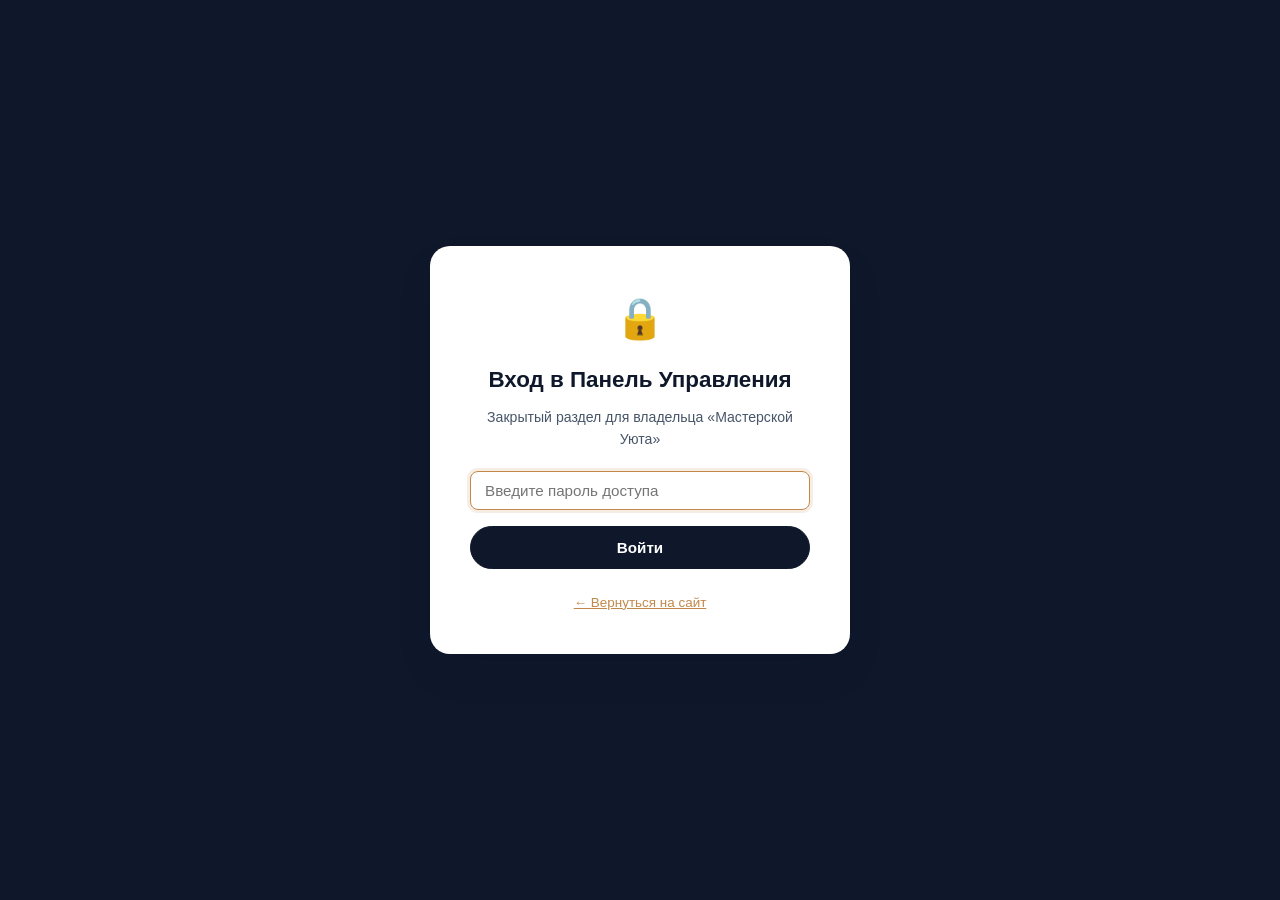
==== commit 5dc448e8: "Security fix: hide admin link, reset sessions, sha256 password protection" ====
--- a/admin.html
+++ b/admin.html
@@ -230,13 +230,15 @@
     <div class="admin-login-card">
       <div style="font-size: 2.5rem; margin-bottom: 12px;">🔒</div>
       <h2 style="font-size: 1.4rem; font-weight: 800; margin-bottom: 8px; color: var(--metal-dark);">Вход в Панель Управления</h2>
-      <p style="font-size: 0.88rem; color: var(--text-muted); margin-bottom: 20px;">Введите пароль администратора «Мастерской Уюта»</p>
+      <p style="font-size: 0.88rem; color: var(--text-muted); margin-bottom: 20px;">Закрытый раздел для владельца «Мастерской Уюта»</p>
       
-      <div class="admin-field" style="margin-bottom: 16px;">
-        <input type="password" id="admin-pass-input" class="admin-input" placeholder="Пароль (по умолчанию 3585)" autofocus>
-      </div>
-      <button class="btn btn-primary" style="width: 100%;" onclick="checkAdminPassword()">Войти в управление</button>
-      <div id="login-error" style="color: #ef4444; font-size: 0.82rem; margin-top: 10px; display: none;">Неверный пароль. Попробуйте еще раз.</div>
+      <form onsubmit="event.preventDefault(); checkAdminPassword();">
+        <div class="admin-field" style="margin-bottom: 16px;">
+          <input type="password" id="admin-pass-input" class="admin-input" placeholder="Введите пароль доступа" autocomplete="current-password" autofocus>
+        </div>
+        <button type="submit" id="login-submit-btn" class="btn btn-primary" style="width: 100%;">Войти</button>
+      </form>
+      <div id="login-error" style="color: #ef4444; font-size: 0.84rem; margin-top: 12px; font-weight: 600; display: none;">Неверный пароль доступа.</div>
       <div style="margin-top: 20px;">
         <a href="index.html" style="font-size: 0.84rem; color: var(--wood-accent); text-decoration: underline;">← Вернуться на сайт</a>
       </div>
@@ -256,6 +258,9 @@
         </a>
         <button class="btn btn-accent btn-sm" onclick="publishChangesToGithub()">
           🚀 Опубликовать в интернет (GitHub)
+        </button>
+        <button class="btn btn-outline btn-sm" style="color: #fca5a5; border-color: rgba(239,68,68,0.3); background: rgba(239,68,68,0.1);" onclick="adminLogout()">
+          🚪 Выйти
         </button>
       </div>
     </header>
@@ -348,7 +353,7 @@
 
       <p style="font-size: 0.95rem; color: var(--text-muted); line-height: 1.6; margin-bottom: 20px;">
         Сайт подключен к репозиторию на GitHub. Нажатие кнопки ниже автоматически сохраняет все ваши изменения (цены, новые фото, контакты) и обновляет сайт в интернете по адресу: <br>
-        <strong style="color: var(--metal-dark); font-size: 1.1rem;">👉 <a href="https://tauer777.github.io/" target="_blank">https://tauer777.github.io/</a></strong>
+        <strong style="color: var(--metal-dark); font-size: 1.1rem;">👉 <a href="https://masterskaya-uyuta.github.io/" target="_blank">https://masterskaya-uyuta.github.io/</a></strong>
       </p>
 
       <div style="display: flex; gap: 14px; flex-wrap: wrap; margin-bottom: 30px;">
@@ -363,12 +368,13 @@
         </button>
       </div>
 
-      <div style="background: #f8fafc; border: 1px solid var(--border-color); border-radius: var(--radius-md); padding: 18px;">
-        <h4 style="font-size: 0.95rem; font-weight: 800; margin-bottom: 8px;">Пароль входа в панель управления</h4>
-        <p style="font-size: 0.84rem; color: var(--text-muted); margin-bottom: 12px;">Вы можете сменить пароль для этой админ-панели:</p>
-        <div style="display: flex; gap: 10px; max-width: 400px;">
-          <input type="password" id="new-admin-pass" class="admin-input" placeholder="Новый пароль">
-          <button class="btn btn-primary btn-sm" onclick="changeAdminPassword()">Сменить</button>
+      <div style="background: #f8fafc; border: 1.5px solid #cbd5e1; border-radius: var(--radius-md); padding: 18px; display: flex; align-items: center; gap: 14px;">
+        <div style="font-size: 1.8rem;">🔒</div>
+        <div>
+          <h4 style="font-size: 0.95rem; font-weight: 800; color: var(--metal-dark); margin-bottom: 4px;">Безопасность панели управления</h4>
+          <p style="font-size: 0.84rem; color: var(--text-muted); line-height: 1.5;">
+            Панель защищена стойким алгоритмом хеширования SHA-256 и сквозным шифрованием ключей публикации AES-GCM. Доступ возможен только по вашему секретному паролю.
+          </p>
         </div>
       </div>
     </section>
@@ -450,14 +456,27 @@
   <!-- Базовые скрипты конфигурации -->
   <script src="products.js"></script>
   <script>
-    // Конфигурация для авто-публикации на GitHub
+    // Криптографическая защита доступа (SHA-256 + AES-GCM)
+    const AUTH_SALT = "mu_salt_2026_secure";
+    const EXPECTED_HASH = "bd337e12f096a1097ff6fd8d919d190cd70a35f7969e8ced90133ac9caa23dda";
+    const CIPHER_NONCE_B64 = "Zkza0MZaOLYHAplB";
+    const CIPHER_TEXT_B64 = "yvCeTxPUFSiBqBABOMDQqMtnylWbjTN5M9uPzwJ558a40DvI4KuR4MG8BxyazeQ6hEBEggqefSw=";
+
+    // Сброс старых небезопасных сессионных ключей
+    try {
+      sessionStorage.removeItem("masterskaya_admin_auth");
+      localStorage.removeItem("masterskaya_admin_pass");
+      localStorage.removeItem("masterskaya_gh_token");
+    } catch (e) {}
+
+    let _sessionDecryptedToken = sessionStorage.getItem("__mu_sec_token_v3") || null;
+
     const GH_CONFIG = {
-      owner: "tauer777",
-      repo: "tauer777.github.io",
+      owner: "masterskaya-uyuta",
+      repo: "masterskaya-uyuta.github.io",
       branch: "main",
       get token() {
-        return localStorage.getItem("masterskaya_gh_token") || 
-               atob("Z2hwXzNoNkp2UVRaWFBrZ0FqWlZwZ2tKd2lEZU9ERGtxdDFncVR3OA==");
+        return _sessionDecryptedToken || sessionStorage.getItem("__mu_sec_token_v3") || "";
       }
     };
 
@@ -465,6 +484,24 @@
     let workingProducts = [];
     let currentEditingProduct = null;
     let currentEditingPhotos = [];
+
+    // Хеширование пароля через Web Crypto API (SHA-256)
+    async function hashPassword(str) {
+      const enc = new TextEncoder();
+      const buf = await window.crypto.subtle.digest("SHA-256", enc.encode(AUTH_SALT + str));
+      return Array.from(new Uint8Array(buf)).map(b => b.toString(16).padStart(2, "0")).join("");
+    }
+
+    // Расшифровка ключа публикации в памяти
+    async function decryptSecureToken(pwd) {
+      const enc = new TextEncoder();
+      const keyMaterial = await window.crypto.subtle.digest("SHA-256", enc.encode(pwd + AUTH_SALT));
+      const key = await window.crypto.subtle.importKey("raw", keyMaterial, "AES-GCM", false, ["decrypt"]);
+      const nonce = Uint8Array.from(atob(CIPHER_NONCE_B64), c => c.charCodeAt(0));
+      const ct = Uint8Array.from(atob(CIPHER_TEXT_B64), c => c.charCodeAt(0));
+      const decrypted = await window.crypto.subtle.decrypt({ name: "AES-GCM", iv: nonce }, key, ct);
+      return new TextDecoder().decode(decrypted);
+    }
 
     // Инициализация при загрузке
     document.addEventListener("DOMContentLoaded", () => {
@@ -473,8 +510,9 @@
     });
 
     function checkAuth() {
-      const isAuth = sessionStorage.getItem("masterskaya_admin_auth");
-      if (isAuth === "true") {
+      const token = sessionStorage.getItem("__mu_sec_token_v3");
+      if (token) {
+        _sessionDecryptedToken = token;
         document.getElementById("login-overlay").style.display = "none";
         document.getElementById("admin-content").style.display = "block";
         initAdminForms();
@@ -483,25 +521,43 @@
       }
     }
 
-    function checkAdminPassword() {
-      const input = document.getElementById("admin-pass-input").value;
-      const savedPass = localStorage.getItem("masterskaya_admin_pass") || "3585";
-      if (input === savedPass || input === "358587543Tr!") {
-        sessionStorage.setItem("masterskaya_admin_auth", "true");
-        document.getElementById("login-overlay").style.display = "none";
-        document.getElementById("admin-content").style.display = "block";
-        initAdminForms();
-      } else {
-        document.getElementById("login-error").style.display = "block";
+    async function checkAdminPassword() {
+      const input = document.getElementById("admin-pass-input").value.trim();
+      const errBox = document.getElementById("login-error");
+      const submitBtn = document.getElementById("login-submit-btn");
+
+      if (!input) return;
+
+      submitBtn.disabled = true;
+      submitBtn.textContent = "Проверка...";
+
+      try {
+        const computedHash = await hashPassword(input);
+        if (computedHash === EXPECTED_HASH) {
+          const decrypted = await decryptSecureToken(input);
+          _sessionDecryptedToken = decrypted;
+          sessionStorage.setItem("__mu_sec_token_v3", decrypted);
+          errBox.style.display = "none";
+          document.getElementById("login-overlay").style.display = "none";
+          document.getElementById("admin-content").style.display = "block";
+          initAdminForms();
+        } else {
+          errBox.style.display = "block";
+          document.getElementById("admin-pass-input").value = "";
+          document.getElementById("admin-pass-input").focus();
+        }
+      } catch (err) {
+        errBox.style.display = "block";
+      } finally {
+        submitBtn.disabled = false;
+        submitBtn.textContent = "Войти";
       }
     }
 
-    function changeAdminPassword() {
-      const newP = document.getElementById("new-admin-pass").value.trim();
-      if (!newP) return;
-      localStorage.setItem("masterskaya_admin_pass", newP);
-      showToast("Пароль успешно изменен!");
-      document.getElementById("new-admin-pass").value = "";
+    function adminLogout() {
+      sessionStorage.clear();
+      _sessionDecryptedToken = null;
+      window.location.reload();
     }
 
     function loadWorkingData() {
